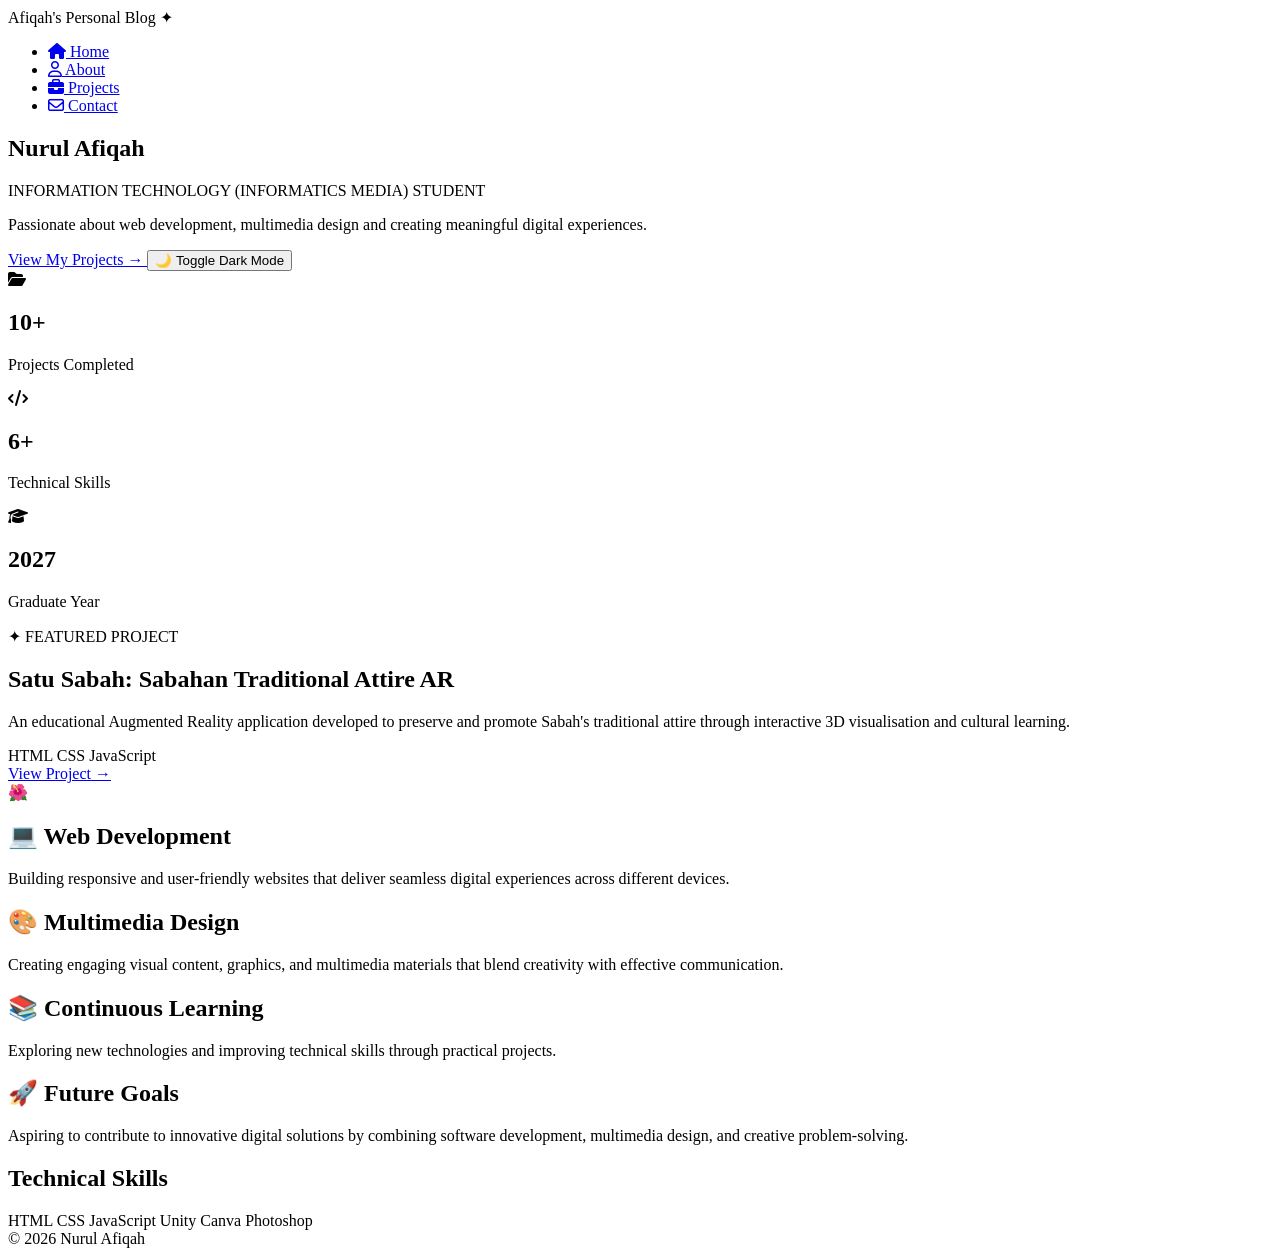
==== index.html @ 3fa1dcd2 "Initial portfolio website setup" ====
<!DOCTYPE html>
<html lang="en">

<head>
    <meta charset="UTF-8">
    <meta name="viewport" content="width=device-width, initial-scale=1.0">
    <title>Nurul Afiqah Portfolio</title>

    <link rel="stylesheet" href="css/style.css">

    <link rel="stylesheet"
    href="https://cdnjs.cloudflare.com/ajax/libs/font-awesome/6.5.1/css/all.min.css">
</head>

<body>

    <!-- NAVIGATION -->

    <nav>

        <div class="logo">
            Afiqah's Personal Blog ✦
        </div>

        <ul>

            <li>
                <a href="index.html">
                    <i class="fa-solid fa-house"></i>
                    Home
                </a>
            </li>

            <li>
                <a href="about.html">
                    <i class="fa-regular fa-user"></i>
                    About
                </a>
            </li>

            <li>
                <a href="blog.html">
                    <i class="fa-solid fa-briefcase"></i>
                    Projects
                </a>
            </li>

            <li>
                <a href="contact.html">
                    <i class="fa-regular fa-envelope"></i>
                    Contact
                </a>
            </li>

        </ul>

    </nav>
    

    <!-- HERO SECTION -->

    <section class="hero-home fade-section">

        <h1>
            Nurul Afiqah
        </h1>
         <p class="hero-label">
           INFORMATION TECHNOLOGY (INFORMATICS MEDIA) STUDENT
        </p>

        <p class="hero-text">
            Passionate about web development,
            multimedia design and creating
            meaningful digital experiences.
        </p>

        <a href="blog.html" class="hero-btn">
    View My Projects →
</a>

<button onclick="darkMode()" class="dark-btn">
    🌙 Toggle Dark Mode
</button>

        </section>

   

    <!-- STATS -->

    <section class="stats fade-section">

        <div class="stat-box fade">

            <i class="fa-solid fa-folder-open"></i>

            <h2>10+</h2>

            <p>
                Projects Completed
            </p>

        </div>

        <div class="stat-box fade">

            <i class="fa-solid fa-code"></i>

            <h2>6+</h2>

            <p>
                Technical Skills
            </p>

        </div>

        <div class="stat-box fade">

            <i class="fa-solid fa-graduation-cap"></i>

            <h2>2027</h2>

            <p>
                Graduate Year
            </p>

        </div>

    </section>

    <!-- FEATURED PROJECT -->

    <section class="feature fade-section">

        <div class="feature-card fade">

            <div class="feature-left fade">

                <p class="feature-label">
                    ✦ FEATURED PROJECT
                </p>

                <h2>
                    Satu Sabah:
                    Sabahan Traditional Attire AR
                </h2>

                <p>
                    An educational Augmented Reality application developed
                    to preserve and promote Sabah's traditional attire through
                    interactive 3D visualisation and cultural learning.
                </p>

                <div class="tech-stack fade">

                    <span>HTML</span>
                    <span>CSS</span>
                    <span>JavaScript</span>

                </div>

                <a href="blog.html" class="project-btn">
                    View Project →
                </a>

            </div>

            <div class="feature-right fade">

                <div class="circle fade">
                    🌺
                </div>

            </div>

        </div>

    </section>

    <!-- WHAT I DO -->

    <section class="grid fade-section fade">

        <div class="card fade">

            <h2>
                💻 Web Development
            </h2>

            <p>
                Building responsive and user-friendly websites that deliver
                 seamless digital experiences across different devices.
            </p>

        </div>

        <div class="card fade">

            <h2>
                🎨 Multimedia Design
            </h2>

            <p>
                Creating engaging visual content, graphics, and multimedia 
                materials that blend creativity with effective communication.
            </p>

        </div>

        <div class="card fade">

            <h2>
                📚 Continuous Learning
            </h2>

            <p>
                Exploring new technologies
                and improving technical skills
                through practical projects.
            </p>

        </div>

        <div class="card fade">

            <h2>
                🚀 Future Goals
            </h2>

            <p>
                Aspiring to contribute to innovative digital solutions by combining software development, multimedia design, and creative problem-solving.
            </p>

        </div>

    </section>

    <!-- TECHNICAL SKILLS -->

 <section class="skills-section fade-section">

    <h2>
        Technical Skills
    </h2>

    <div class="skills">

        <span>HTML</span>
        <span>CSS</span>
        <span>JavaScript</span>
        <span>Unity</span>
        <span>Canva</span>
        <span>Photoshop</span>

    </div>

</section>

    <!-- FOOTER -->

   <footer>

    © 2026 Nurul Afiqah

</footer>

<script src="js/script.js"></script>

</body>
</html>
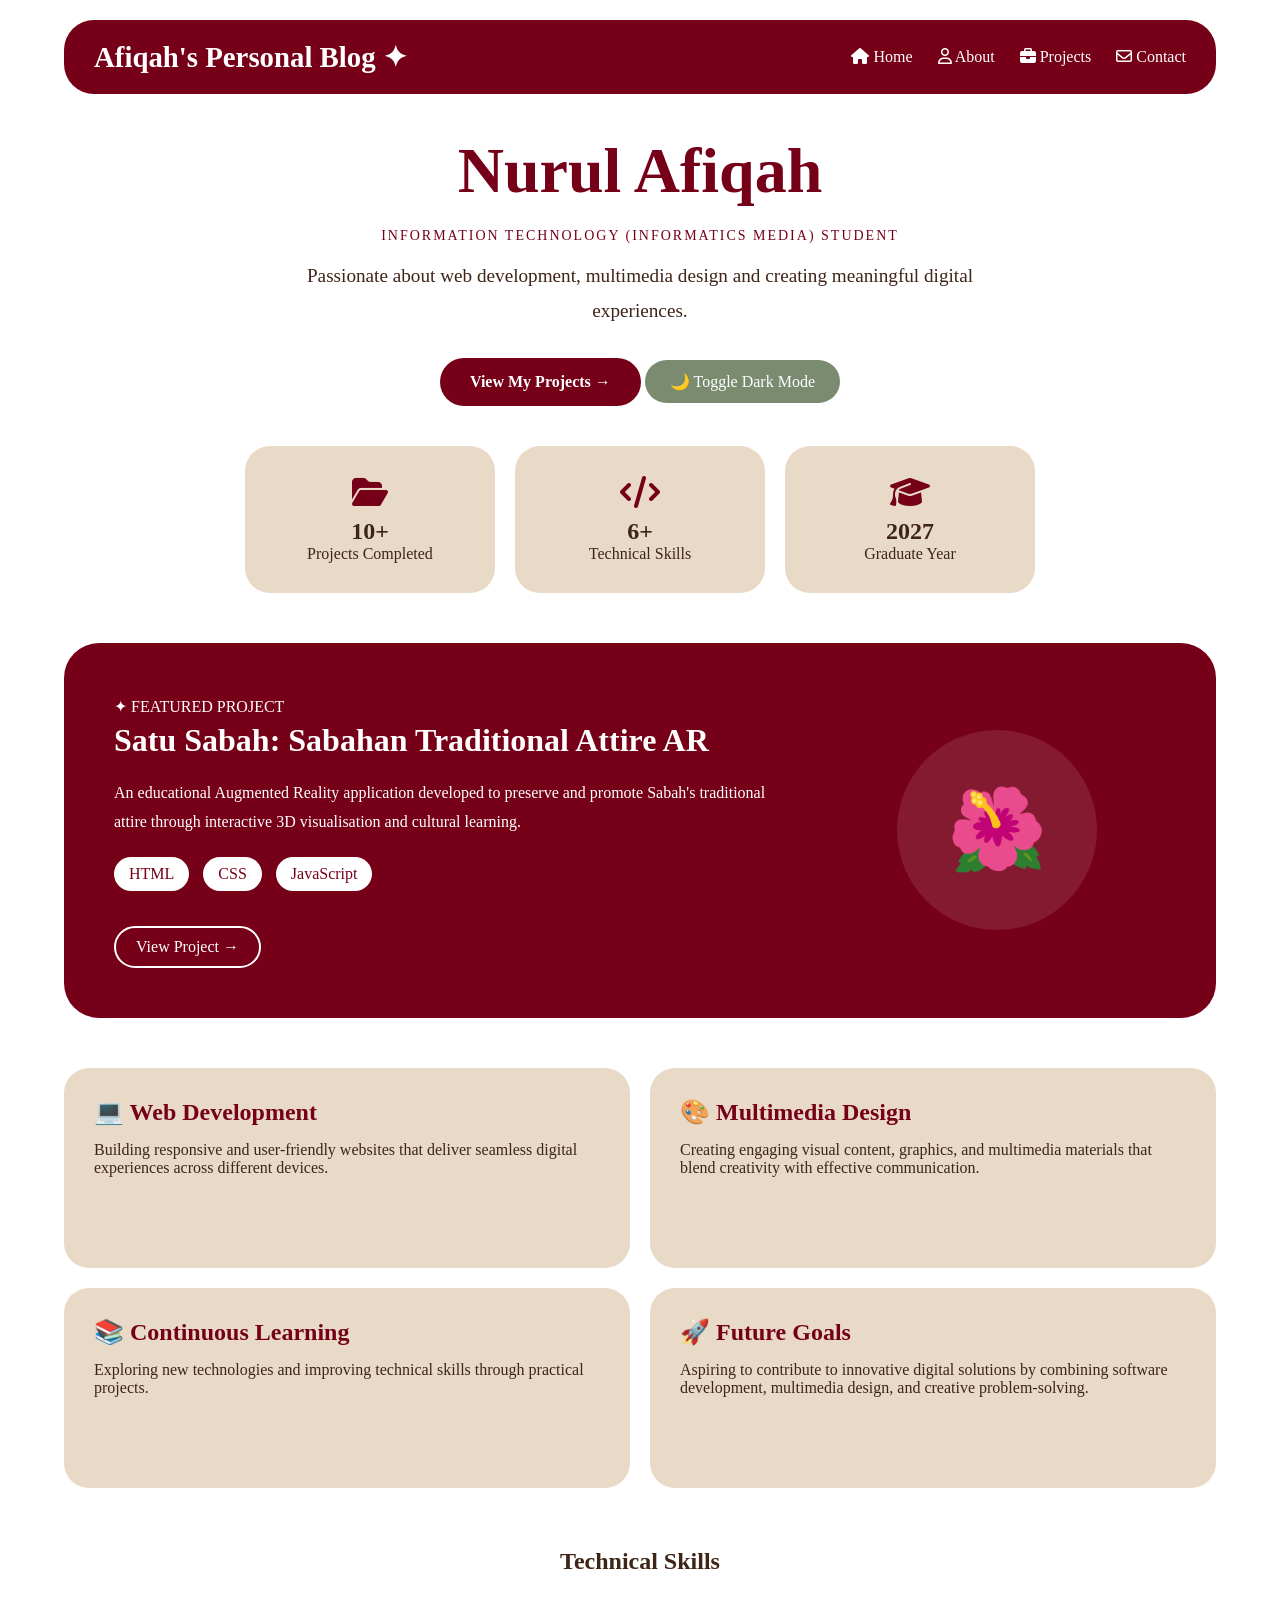
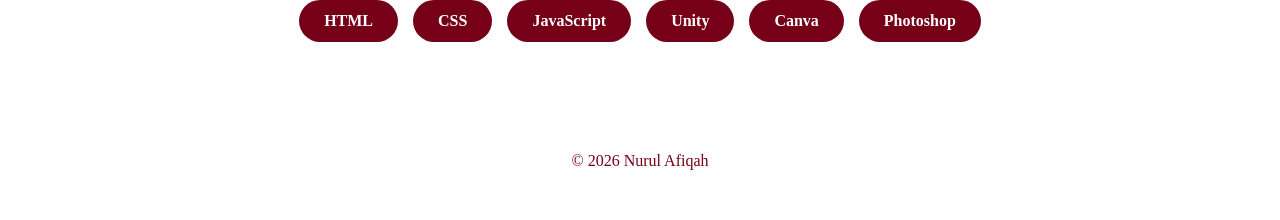
==== commit f8e54cea: "Fixed CSS and JavaScript file paths" ====
--- a/index.html
+++ b/index.html
@@ -6,7 +6,7 @@
     <meta name="viewport" content="width=device-width, initial-scale=1.0">
     <title>Nurul Afiqah Portfolio</title>
 
-    <link rel="stylesheet" href="css/style.css">
+    <link rel="stylesheet" href="style.css">
 
     <link rel="stylesheet"
     href="https://cdnjs.cloudflare.com/ajax/libs/font-awesome/6.5.1/css/all.min.css">
@@ -264,7 +264,7 @@
 
 </footer>
 
-<script src="js/script.js"></script>
+<script src="script.js"></script>
 
 </body>
-</html>+</html>
--- a/style.css
+++ b/style.css
@@ -0,0 +1,1037 @@
+*{
+    margin:0;
+    padding:0;
+    box-sizing:border-box;
+    font-family:Georgia, serif;
+}
+
+body{
+    background-image:url("../images/background.jpg");
+    background-size:cover;
+    background-position:center;
+    background-repeat:no-repeat;
+    background-attachment:fixed;
+    color:#3f2418;
+}
+
+html{
+    scroll-behavior:smooth;
+}
+
+body{
+    overflow-x:hidden;
+}
+/* ======================
+   NAVIGATION
+====================== */
+
+nav{
+    width:90%;
+    max-width:1200px;
+
+    margin:20px auto;
+
+    background:#760018;
+
+    border-radius:30px;
+
+    padding:20px 30px;
+
+    display:flex;
+    justify-content:space-between;
+    align-items:center;
+}
+
+.logo{
+    color:white;
+    font-size:1.8rem;
+    font-weight:bold;
+}
+
+nav ul{
+    display:flex;
+    gap:25px;
+    list-style:none;
+}
+
+nav a{
+    color:white;
+    text-decoration:none;
+}
+
+nav a:hover{
+    opacity:.8;
+}
+
+/* ======================
+   HOME HERO
+====================== */
+/* HERO SECTION */
+
+.hero-home{
+
+    width:90%;
+    max-width:1000px;
+
+    margin:40px auto;
+
+    text-align:center;
+}
+
+.hero-label{
+
+    letter-spacing:2px;
+
+    color:#760018;
+
+    font-size:14px;
+
+    margin-bottom:15px;
+}
+
+.hero-home h1{
+
+    font-size:4rem;
+
+    color:#760018;
+
+    margin-bottom:20px;
+}
+
+.hero-text{
+
+    max-width:700px;
+
+    margin:auto;
+
+    font-size:1.2rem;
+
+    line-height:1.8;
+}
+
+.hero-btn{
+
+    display:inline-block;
+
+    margin-top:30px;
+
+    background:#760018;
+
+    color:white;
+
+    text-decoration:none;
+
+    padding:15px 30px;
+
+    border-radius:30px;
+
+    font-weight:bold;
+}
+/* ======================
+   STATS
+====================== */
+
+.stats{
+    width:90%;
+    max-width:1200px;
+
+    margin:40px auto;
+
+    display:flex;
+    justify-content:center;
+
+    gap:20px;
+
+    flex-wrap:wrap;
+}
+
+.stat-box{
+    background:#e8dac6;
+
+    padding:30px;
+
+    border-radius:25px;
+
+    width:250px;
+
+    text-align:center;
+}
+
+.stat-box i{
+    font-size:2rem;
+
+    color:#760018;
+
+    margin-bottom:10px;
+}
+
+/* ======================
+   HOME GRID
+====================== */
+
+.grid{
+    width:90%;
+    max-width:1200px;
+
+    margin:40px auto;
+
+    display:grid;
+
+    grid-template-columns:1fr 1fr;
+
+    gap:20px;
+}
+
+.card{
+    background:#e8dac6;
+
+    padding:30px;
+
+    border-radius:25px;
+
+    min-height:200px;
+
+    transition:.3s;
+}
+
+.card:hover{
+    transform:translateY(-5px);
+}
+
+.card h2{
+    color:#760018;
+
+    margin-bottom:15px;
+}
+
+/* ======================
+   SKILLS
+====================== */
+
+.skills-section{
+
+    width:90%;
+    max-width:1200px;
+
+    margin:60px auto;
+
+    text-align:center;
+}
+
+.skills-section h2{
+
+    margin-bottom:25px;
+
+    color:#3f2418;
+}
+
+.skills{
+
+    display:flex;
+
+    justify-content:center;
+
+    flex-wrap:wrap;
+
+    gap:15px;
+}
+
+.skills span{
+
+    display:inline-block;
+
+    background:#760018;
+
+    color:white;
+
+    padding:12px 25px;
+
+    border-radius:30px;
+
+    font-weight:bold;
+}
+
+/* ======================
+   FEATURED PROJECT
+====================== */
+
+.feature{
+    width:90%;
+    max-width:1200px;
+
+    margin:50px auto;
+}
+
+.feature-card{
+    background:#760018;
+
+    color:white;
+
+    border-radius:35px;
+
+    padding:50px;
+
+    display:flex;
+
+    justify-content:space-between;
+
+    align-items:center;
+
+    gap:40px;
+}
+
+.feature-left{
+    flex:2;
+}
+
+.feature-left h2{
+    font-size:2rem;
+
+    margin-bottom:20px;
+}
+
+.feature-left p{
+    line-height:1.8;
+}
+
+.feature-right{
+    flex:1;
+
+    display:flex;
+
+    justify-content:center;
+
+    align-items:center;
+}
+
+.circle{
+    width:200px;
+    height:200px;
+
+    border-radius:50%;
+
+    background:rgba(255,255,255,.1);
+
+    display:flex;
+
+    justify-content:center;
+    align-items:center;
+
+    font-size:5rem;
+}
+
+.tech-stack{
+    margin-top:20px;
+    margin-bottom:20px;
+}
+
+.tech-stack span{
+    display:inline-block;
+
+    background:white;
+
+    color:#760018;
+
+    padding:8px 15px;
+
+    border-radius:25px;
+
+    margin-right:10px;
+}
+
+.project-btn{
+    display:inline-block;
+
+    margin-top:15px;
+
+    padding:10px 20px;
+
+    border:2px solid white;
+
+    border-radius:25px;
+
+    color:white;
+
+    text-decoration:none;
+}
+
+/* =========================
+   ABOUT PAGE
+========================= */
+
+.about-intro{
+
+    width:90%;
+    max-width:900px;
+
+    margin:40px auto;
+
+    display:flex;
+
+    justify-content:center;
+}
+
+.about-intro-card{
+
+    width:100%;
+
+    background:#e8dac6;
+
+    padding:40px;
+
+    border-radius:30px;
+
+    text-align:center;
+
+    box-shadow:
+    0 10px 20px rgba(0,0,0,.08);
+}
+
+.about-intro-card h2{
+
+    color:#760018;
+
+    font-size:2rem;
+
+    margin-bottom:20px;
+}
+
+.about-intro-card p{
+
+    max-width:700px;
+
+    margin:auto;
+
+    line-height:1.8;
+}
+
+.about-photo{
+
+    text-align:center;
+
+    margin-top:50px;
+
+    margin-bottom:30px;
+}
+
+.about-photo img{
+
+    width:250px;
+
+    height:250px;
+
+    object-fit:cover;
+
+    border-radius:50%;
+
+    border:10px solid #e8dac6;
+
+    box-shadow:
+    0 10px 25px rgba(0,0,0,.15);
+}
+
+.about-banner{
+
+    text-align:center;
+
+    width:90%;
+
+    max-width:800px;
+
+    margin:0 auto 50px auto;
+}
+
+.about-banner h1{
+
+    font-size:4rem;
+
+    color:#760018;
+
+    margin-bottom:15px;
+}
+
+.about-banner p{
+
+    line-height:1.8;
+}
+
+/* =========================
+   TIMELINE
+========================= */
+
+.timeline{
+
+    width:90%;
+    max-width:1200px;
+
+    margin:50px auto;
+
+    display:grid;
+
+    grid-template-columns:
+    repeat(4,1fr);
+
+    gap:20px;
+}
+
+.timeline-card{
+
+    background:#e8dac6;
+
+    padding:30px;
+
+    border-radius:25px;
+
+    text-align:center;
+}
+
+.timeline-card h2{
+
+    color:#760018;
+
+    margin-bottom:10px;
+}
+
+/* =========================
+   FOOTER
+========================= */
+
+footer{
+
+    text-align:center;
+
+    padding:50px;
+
+    color:#760018;
+}
+
+/* =========================
+   CONTACT PAGE
+========================= */
+
+.contact-header{
+
+    text-align:center;
+
+    width:90%;
+    max-width:800px;
+
+    margin:70px auto;
+}
+
+.contact-header h1{
+
+    font-size:4rem;
+
+    color:#760018;
+
+    margin-bottom:15px;
+}
+
+.contact-header p{
+
+    line-height:1.8;
+}
+
+.contact-container{
+
+    width:90%;
+    max-width:1200px;
+
+    margin:50px auto;
+
+    display:grid;
+
+    grid-template-columns:
+    repeat(3,1fr);
+
+    gap:25px;
+}
+
+.contact-card{
+
+    background:#e8dac6;
+
+    padding:40px;
+
+    border-radius:25px;
+
+    text-align:center;
+
+    transition:.3s;
+}
+
+.contact-card:hover{
+
+    transform:translateY(-5px);
+}
+
+.contact-card i{
+
+    font-size:2.5rem;
+
+    color:#760018;
+
+    margin-bottom:15px;
+}
+
+.contact-card h2{
+
+    color:#760018;
+
+    margin-bottom:10px;
+}
+
+.contact-form{
+
+    width:90%;
+    max-width:800px;
+
+    margin:60px auto;
+
+    background:#e8dac6;
+
+    padding:40px;
+
+    border-radius:30px;
+}
+
+.contact-form h2{
+
+    text-align:center;
+
+    color:#760018;
+
+    margin-bottom:25px;
+}
+
+.contact-form form{
+
+    display:flex;
+
+    flex-direction:column;
+
+    gap:20px;
+}
+
+.contact-form input,
+.contact-form textarea{
+
+    padding:15px;
+
+    border:none;
+
+    border-radius:15px;
+
+    background:white;
+
+    font-size:1rem;
+}
+
+.contact-form button{
+
+    background:#760018;
+
+    color:white;
+
+    border:none;
+
+    padding:15px;
+
+    border-radius:20px;
+
+    cursor:pointer;
+
+    font-weight:bold;
+}
+
+.contact-form button:hover{
+
+    opacity:.9;
+}
+
+@media(max-width:900px){
+
+.contact-container{
+
+    grid-template-columns:1fr;
+}
+
+.contact-header h1{
+
+    font-size:2.5rem;
+}
+
+}
+
+/* =========================
+   PROJECTS PAGE
+========================= */
+
+.projects-header{
+
+    width:90%;
+    max-width:800px;
+
+    margin:80px auto 50px;
+
+    text-align:center;
+}
+
+.projects-header h1{
+
+    font-size:4rem;
+
+    color:#760018;
+
+    margin-bottom:15px;
+}
+
+.projects-header p{
+
+    line-height:1.8;
+
+    font-size:1.1rem;
+}
+
+/* PROJECT GRID */
+
+.projects-grid{
+
+    width:90%;
+    max-width:1200px;
+
+    margin:50px auto;
+
+    display:grid;
+
+    grid-template-columns:repeat(3,1fr);
+
+    gap:25px;
+
+    align-items:stretch;
+}
+
+.project-card{
+
+    display:flex;
+
+    flex-direction:column;
+
+    justify-content:flex-start;
+
+    min-height:450px;
+}
+
+/* PROJECT CARD */
+
+.project-card{
+
+    background:#e8dac6;
+
+    padding:35px;
+
+    border-radius:30px;
+
+    border:2px solid rgba(122,139,111,.15);
+
+    box-shadow:
+    0 5px 15px rgba(0,0,0,.08);
+
+    transition:.3s;
+}
+
+.project-card:hover{
+
+    transform:translateY(-8px);
+
+    box-shadow:
+    0 15px 25px rgba(0,0,0,.12);
+}
+
+
+
+.project-card h2{
+
+    color:#760018;
+
+    margin-bottom:15px;
+}
+
+.project-card p{
+
+    line-height:1.8;
+
+    margin-bottom:20px;
+}
+
+/* PROJECT TAGS */
+
+.project-tags{
+
+    display:flex;
+
+    flex-wrap:wrap;
+
+    gap:10px;
+}
+
+.project-tags span{
+
+    background:#760018;
+
+    color:white;
+
+    padding:8px 15px;
+
+    border-radius:20px;
+
+    font-size:.9rem;
+
+    font-weight:bold;
+}
+
+/* MOBILE */
+
+@media(max-width:900px){
+
+.projects-grid{
+
+    grid-template-columns:1fr;
+}
+
+.projects-header h1{
+
+    font-size:2.5rem;
+}
+
+}
+/* =========================
+   MOBILE RESPONSIVE
+========================= */
+
+@media (max-width: 768px){
+
+    /* NAVBAR */
+
+    nav{
+        flex-direction:column;
+        gap:15px;
+        text-align:center;
+    }
+
+    nav ul{
+        flex-wrap:wrap;
+        justify-content:center;
+        gap:15px;
+    }
+
+    /* HERO */
+
+    .hero-home h1{
+        font-size:2.8rem;
+    }
+
+    .hero-text{
+        font-size:1rem;
+    }
+
+    /* STATS */
+
+    .stats{
+        flex-direction:column;
+        align-items:center;
+    }
+
+    .stat-box{
+        width:100%;
+        max-width:350px;
+    }
+
+    /* FEATURED PROJECT */
+
+    .feature-card{
+        flex-direction:column;
+        text-align:center;
+    }
+
+    .circle{
+        width:140px;
+        height:140px;
+        font-size:3rem;
+    }
+
+    /* ABOUT */
+
+    .about-banner h1{
+        font-size:2.5rem;
+    }
+
+    .about-photo img{
+        width:220px;
+        height:220px;
+    }
+
+    .timeline{
+        grid-template-columns:1fr;
+    }
+
+    /* CARDS */
+
+    .grid{
+        grid-template-columns:1fr;
+    }
+
+    /* PROJECTS */
+
+    .projects-header h1{
+        font-size:2.5rem;
+    }
+
+    .projects-grid{
+        grid-template-columns:1fr;
+    }
+
+    .project-card{
+        min-height:auto;
+    }
+
+    /* CONTACT */
+
+    .contact-header h1{
+        font-size:2.5rem;
+    }
+
+    .contact-container{
+        grid-template-columns:1fr;
+    }
+
+    .contact-form{
+        width:95%;
+    }
+
+}
+
+    /* =========================
+   DARK MODE BUTTON
+========================= */
+
+.dark-btn{
+
+    margin-top:20px;
+
+    background:#7a8b6f;
+
+    color:white;
+
+    border:none;
+
+    padding:12px 25px;
+
+    border-radius:25px;
+
+    cursor:pointer;
+
+    font-size:1rem;
+
+    transition:.3s;
+}
+
+.dark-btn:hover{
+
+    opacity:.9;
+}
+
+/* =========================
+   DARK MODE
+========================= */
+
+.dark-mode{
+
+    background:#1f1f1f;
+
+    color:white;
+}
+
+.dark-mode nav{
+
+    background:#111;
+}
+
+.dark-mode .card,
+.dark-mode .project-card,
+.dark-mode .timeline-card,
+.dark-mode .contact-card,
+.dark-mode .about-intro-card,
+.dark-mode .stat-box,
+.dark-mode .contact-form{
+
+    background:#2d2d2d;
+
+    color:white;
+}
+
+.dark-mode h1,
+.dark-mode h2{
+
+    color:#d8e3d2;
+}
+
+.dark-mode .skills span,
+.dark-mode .project-tags span,
+.dark-mode .hero-btn,
+.dark-mode .dark-btn{
+
+    background:#444;
+}
+
+.dark-mode footer{
+
+    color:#d8e3d2;
+}
+
+/* =========================
+   FADE IN ANIMATION
+========================= */
+
+.hidden{
+
+    opacity:0;
+
+    transform:translateY(20px);
+
+    transition:all 1s ease;
+}
+
+.show{
+
+    opacity:1;
+
+    transform:translateY(0);
+}
+
+/* =========================
+   SCROLL ANIMATION
+========================= */
+
+.hidden{
+
+    opacity:0;
+
+    transform:translateY(25px);
+
+    transition:
+    opacity 1s ease,
+    transform 0.8s ease;
+}
+
+.show{
+
+    opacity:1;
+
+    transform:translateY(0);
+} 
+
+}
+
+
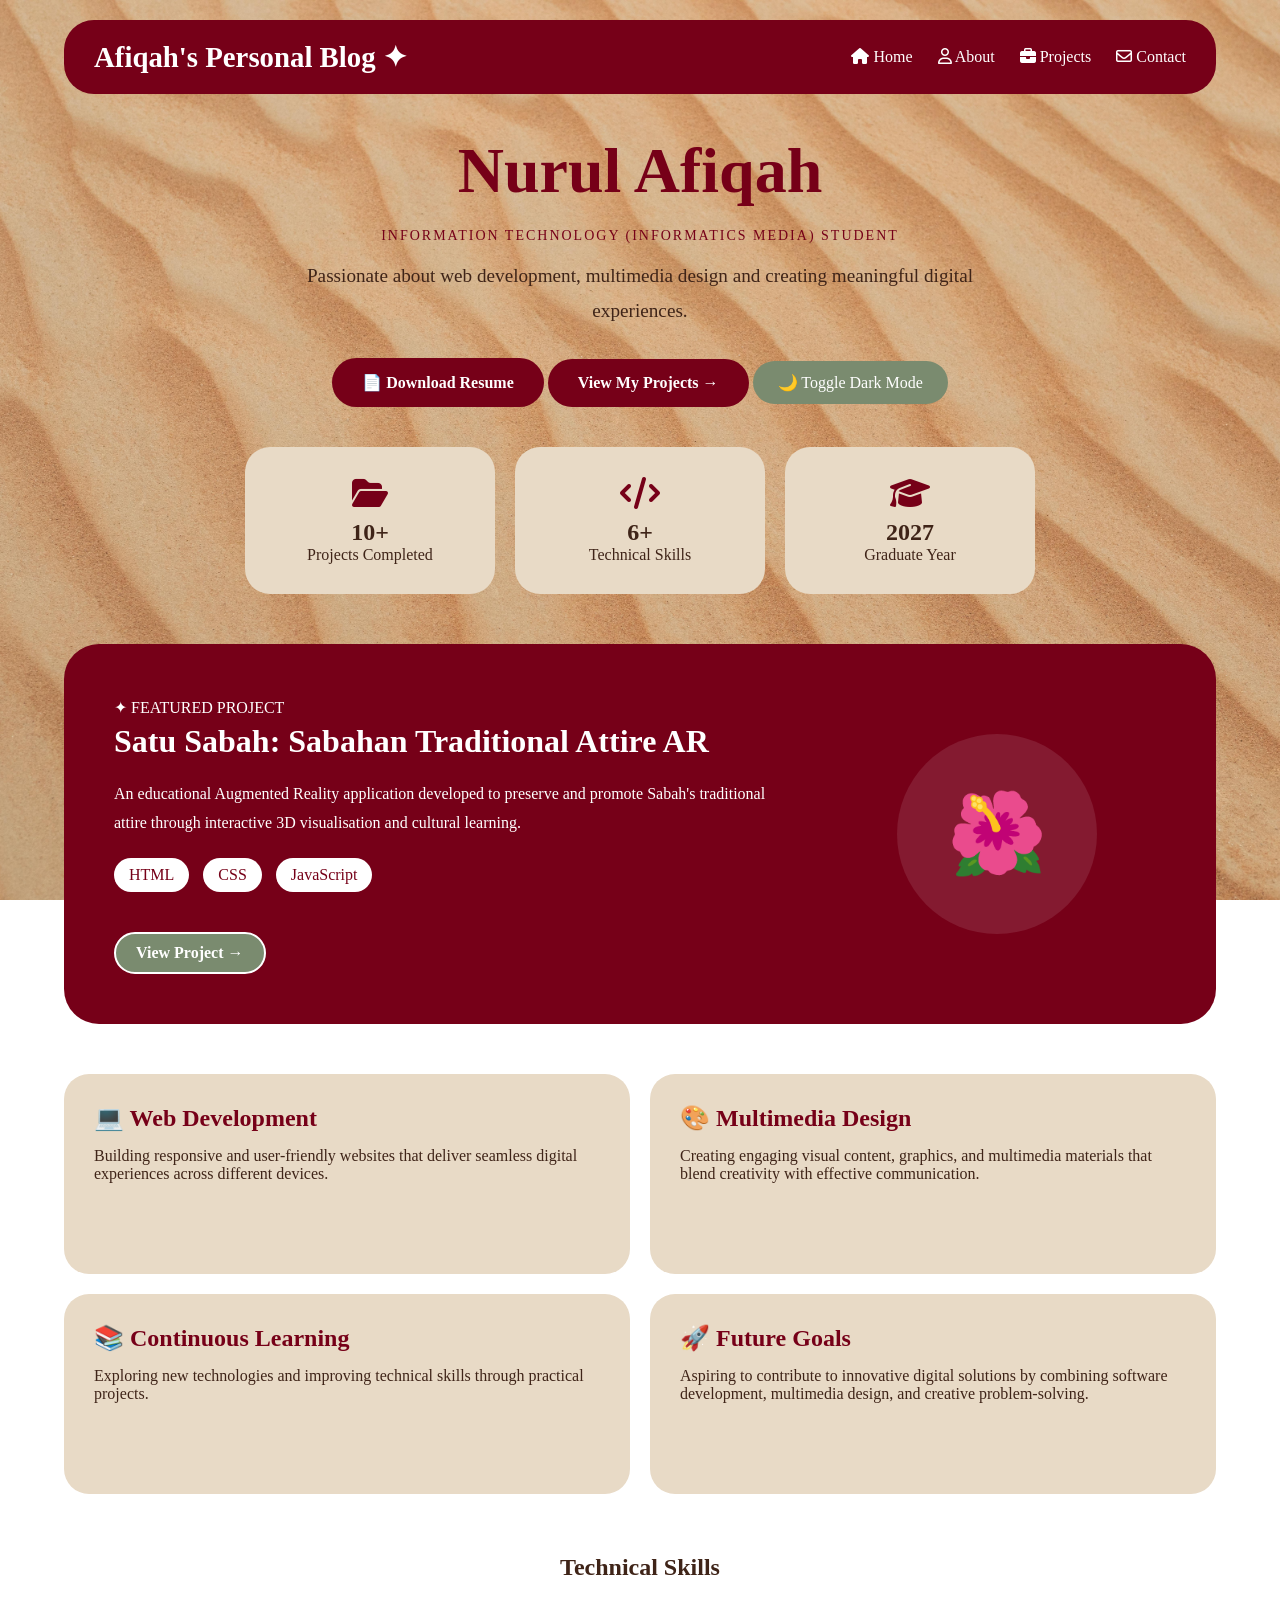
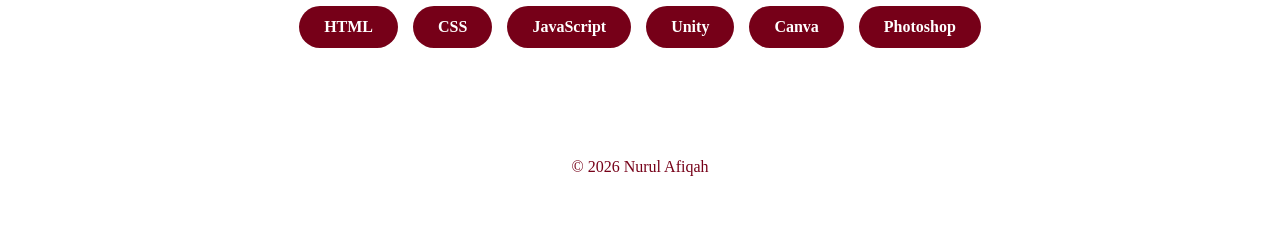
==== commit 9a982f49: "Added downloadable resume button to home page" ====
--- a/index.html
+++ b/index.html
@@ -74,6 +74,14 @@
             meaningful digital experiences.
         </p>
 
+        <a href="assets/NurulAfiqah_Resume.pdf"
+        download
+        class="hero-btn">
+
+📄 Download Resume
+
+</a>
+
         <a href="blog.html" class="hero-btn">
     View My Projects →
 </a>
--- a/style.css
+++ b/style.css
@@ -6,7 +6,7 @@
 }
 
 body{
-    background-image:url("../images/background.jpg");
+    background:url("background.jpg");
     background-size:cover;
     background-position:center;
     background-repeat:no-repeat;
@@ -698,20 +698,17 @@
 
 .projects-grid{
 
-    width:90%;
-    max-width:1200px;
+    width:95%;
+    max-width:1400px;
 
     margin:50px auto;
 
     display:grid;
 
-    grid-template-columns:repeat(3,1fr);
-
-    gap:25px;
-
-    align-items:stretch;
-}
-
+    grid-template-columns:repeat(auto-fit,minmax(450px,1fr));
+
+    gap:30px;
+}
 .project-card{
 
     display:flex;
@@ -721,11 +718,6 @@
     justify-content:flex-start;
 
     min-height:450px;
-}
-
-/* PROJECT CARD */
-
-.project-card{
 
     background:#e8dac6;
 
@@ -741,6 +733,32 @@
     transition:.3s;
 }
 
+/* PROJECT CARD */
+
+.project-card{
+
+    display:flex;
+
+    flex-direction:column;
+
+    justify-content:flex-start;
+
+    min-height:450px;
+
+    background:#e8dac6;
+
+    padding:35px;
+
+    border-radius:30px;
+
+    border:2px solid rgba(122,139,111,.15);
+
+    box-shadow:
+    0 5px 15px rgba(0,0,0,.08);
+
+    transition:.3s;
+}
+
 .project-card:hover{
 
     transform:translateY(-8px);
@@ -765,6 +783,18 @@
     margin-bottom:20px;
 }
 
+.project-img{
+
+    width:100%;
+
+    height:300px;
+
+    object-fit:cover;
+
+    border-radius:15px;
+
+    margin-bottom:20px;
+}
 /* PROJECT TAGS */
 
 .project-tags{
@@ -789,6 +819,39 @@
     font-size:.9rem;
 
     font-weight:bold;
+}
+
+.project-btn{
+
+    display:inline-block;
+
+    margin-top:20px;
+
+    padding:10px 20px;
+
+    background:#7a8b6f;
+
+    color:white;
+
+    text-decoration:none;
+
+    border-radius:25px;
+
+    font-weight:bold;
+
+    transition:.3s;
+}
+
+.project-btn:hover{
+
+    transform:translateY(-3px);
+
+    opacity:.9;
+}
+
+.project-content{
+
+    flex:1;
 }
 
 /* MOBILE */
@@ -989,27 +1052,6 @@
 
     color:#d8e3d2;
 }
-
-/* =========================
-   FADE IN ANIMATION
-========================= */
-
-.hidden{
-
-    opacity:0;
-
-    transform:translateY(20px);
-
-    transition:all 1s ease;
-}
-
-.show{
-
-    opacity:1;
-
-    transform:translateY(0);
-}
-
 /* =========================
    SCROLL ANIMATION
 ========================= */
@@ -1032,6 +1074,435 @@
     transform:translateY(0);
 } 
 
-}
-
-
+/* =========================
+   SALU SABAH PAGE
+========================= */
+
+.project-header{
+
+    width:90%;
+    max-width:900px;
+
+    margin:80px auto 50px;
+
+    text-align:center;
+}
+
+.project-header h1{
+
+    font-size:4rem;
+
+    color:#760018;
+
+    margin-bottom:15px;
+}
+
+.project-header p{
+
+    font-size:1.2rem;
+
+    line-height:1.8;
+}
+
+/* CONTAINER */
+
+.project-container{
+
+    width:90%;
+    max-width:1000px;
+
+    margin:0 auto 80px;
+}
+
+/* SECTIONS */
+
+.project-section{
+
+    background:#e8dac6;
+
+    padding:35px;
+
+    margin-bottom:30px;
+
+    border-radius:25px;
+
+    border:2px solid rgba(122,139,111,.15);
+
+    box-shadow:
+    0 5px 15px rgba(0,0,0,.08);
+}
+
+.project-section h2{
+
+    color:#760018;
+
+    margin-bottom:20px;
+}
+
+.project-section p{
+
+    line-height:1.9;
+}
+
+.project-section ul{
+
+    padding-left:25px;
+
+    line-height:2;
+}
+
+/* =========================
+   GALLERY
+========================= */
+
+.story-gallery{
+
+    display:grid;
+
+    grid-template-columns:
+    repeat(auto-fit,minmax(350px,1fr));
+
+    gap:25px;
+
+    margin-top:20px;
+}
+
+.story-gallery img{
+
+    width:100%;
+
+    border-radius:15px;
+
+    box-shadow:
+    0 5px 15px rgba(0,0,0,.08);
+}
+
+.ar-gallery{
+
+    display:flex;
+
+    justify-content:center;
+
+    flex-wrap:wrap;
+
+    gap:25px;
+
+    margin-top:20px;
+}
+
+.ar-gallery img{
+
+    width:250px;
+
+    height:auto;
+
+    border-radius:20px;
+
+    box-shadow:
+    0 5px 15px rgba(0,0,0,.08);
+}
+
+/* =========================
+   3D MODEL GALLERY
+========================= */
+
+.model-gallery{
+
+    display:grid;
+
+    grid-template-columns:
+    repeat(auto-fit,minmax(300px,1fr));
+
+    gap:25px;
+
+    margin-top:20px;
+}
+
+.model-gallery img{
+
+    width:100%;
+
+    border-radius:15px;
+
+    box-shadow:
+    0 5px 15px rgba(0,0,0,.08);
+}
+
+/* PROJECT TAGS */
+
+.project-section .project-tags{
+
+    display:flex;
+
+    flex-wrap:wrap;
+
+    gap:12px;
+}
+
+.project-section .project-tags span{
+
+    background:#7a8b6f;
+
+    color:white;
+
+    padding:10px 18px;
+
+    border-radius:25px;
+
+    font-weight:bold;
+}
+
+/* BACK BUTTON */
+
+.back-btn{
+
+    display:inline-block;
+
+    margin-top:20px;
+
+    background:#7a8b6f;
+
+    color:white;
+
+    padding:12px 25px;
+
+    border-radius:25px;
+
+    text-decoration:none;
+
+    transition:.3s;
+}
+
+.back-btn:hover{
+
+    transform:translateY(-3px);
+}
+
+/* =========================
+   ANIMATION PAGE
+========================= */
+
+.animation-gallery{
+
+    display:grid;
+
+    grid-template-columns:repeat(auto-fit,minmax(300px,1fr));
+
+    gap:25px;
+
+    margin-top:20px;
+}
+
+.animation-card{
+
+    background:#e8dac6;
+
+    padding:20px;
+
+    border-radius:20px;
+
+    text-align:center;
+
+    box-shadow:0 5px 15px rgba(0,0,0,.08);
+}
+
+.animation-card img{
+
+    width:100%;
+
+    height:250px;
+
+    object-fit:cover;
+
+    border-radius:15px;
+
+    margin-bottom:15px;
+}
+
+.single-animation{
+
+    max-width:700px;
+
+    margin:auto;
+}
+
+/* MOBILE */
+
+@media (max-width:768px){
+
+    nav{
+
+        flex-direction:column;
+
+        gap:15px;
+
+        text-align:center;
+    }
+
+    nav ul{
+
+        flex-wrap:wrap;
+
+        justify-content:center;
+
+        gap:15px;
+    }
+
+    .logo{
+
+        font-size:1.4rem;
+    }
+
+    .project-header h1{
+
+        font-size:2.2rem;
+    }
+
+    .project-section{
+
+        padding:20px;
+    }
+
+    .story-gallery,
+    .model-gallery,
+    .animation-gallery{
+
+        grid-template-columns:1fr;
+    }
+
+    .ar-gallery{
+
+        flex-direction:column;
+
+        align-items:center;
+    }
+
+    .ar-gallery img{
+
+        width:90%;
+
+        max-width:300px;
+    }
+
+}
+/* =========================
+   GRAPHIC DESIGN PAGE
+========================= */
+
+.design-gallery{
+
+    display:flex;
+
+    justify-content:center;
+
+    align-items:flex-start;
+
+    gap:20px;
+
+    flex-wrap:wrap;
+
+    margin-top:20px;
+}
+
+.design-gallery img{
+
+    width:300px;
+
+    height:auto;
+
+    border-radius:15px;
+
+    background:white;
+
+    padding:10px;
+
+    box-shadow:
+    0 5px 15px rgba(0,0,0,.08);
+
+    transition:.3s;
+}
+
+.design-gallery img:hover{
+
+    transform:scale(1.03);
+}
+
+}
+
+/* =========================
+   LOGO GALLERY
+========================= */
+
+.logo-gallery{
+
+    display:flex;
+
+    justify-content:center;
+
+    flex-wrap:wrap;
+
+    gap:25px;
+
+    margin-top:20px;
+}
+
+.logo-gallery img{
+
+    width:250px;
+
+    height:250px;
+
+    object-fit:contain;
+
+    background:white;
+
+    padding:15px;
+
+    border-radius:20px;
+
+    box-shadow:
+    0 5px 15px rgba(0,0,0,.08);
+
+    transition:.3s;
+}
+
+.logo-gallery img:hover{
+
+    transform:scale(1.05);
+}
+
+/* MOBILE */
+
+@media(max-width:768px){
+
+    .logo-gallery{
+
+        justify-content:center;
+    }
+
+    .logo-gallery img{
+
+        width:150px;
+
+        height:150px;
+    }
+
+}
+
+/* MOBILE */
+
+@media(max-width:768px){
+
+    .design-gallery{
+
+        flex-direction:column;
+
+        align-items:center;
+    }
+
+    .design-gallery img{
+
+        width:180px;
+    }
+
+}
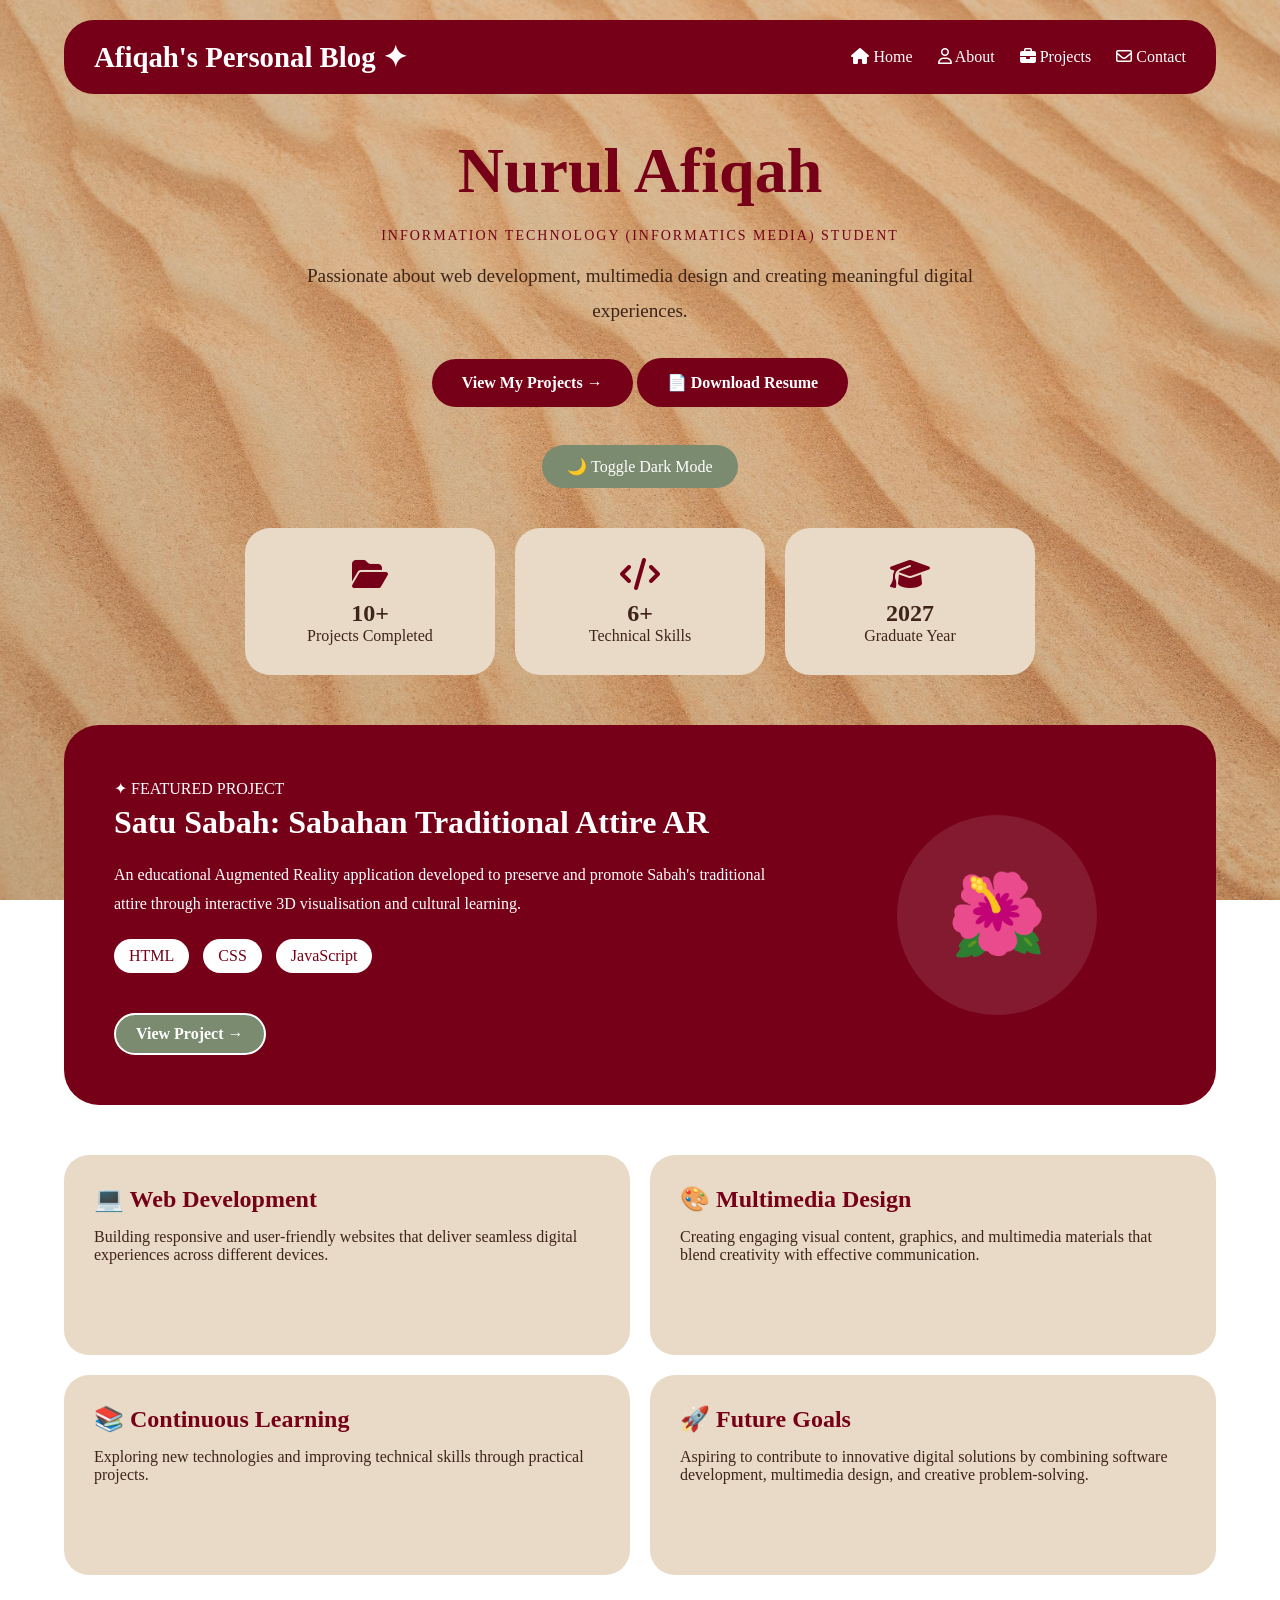
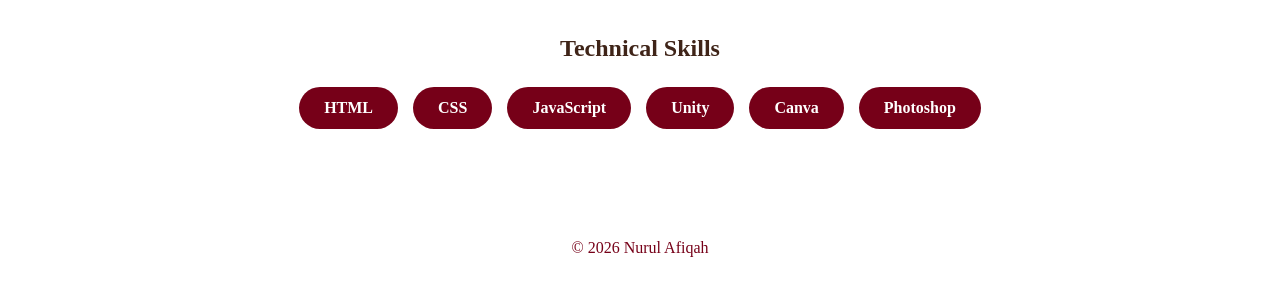
==== commit 89b72a80: "Update index.html" ====
--- a/index.html
+++ b/index.html
@@ -74,22 +74,23 @@
             meaningful digital experiences.
         </p>
 
-        <a href="assets/NurulAfiqah_Resume.pdf"
-        download
-        class="hero-btn">
-
-📄 Download Resume
-
 </a>
 
-        <a href="blog.html" class="hero-btn">
+      <a href="blog.html" class="hero-btn">
     View My Projects →
 </a>
+
+<a href="NurulAfiqah_Resume.pdf"
+download
+class="hero-btn">
+    📄 Download Resume
+</a>
+
+<br><br>
 
 <button onclick="darkMode()" class="dark-btn">
     🌙 Toggle Dark Mode
 </button>
-
         </section>
 
    
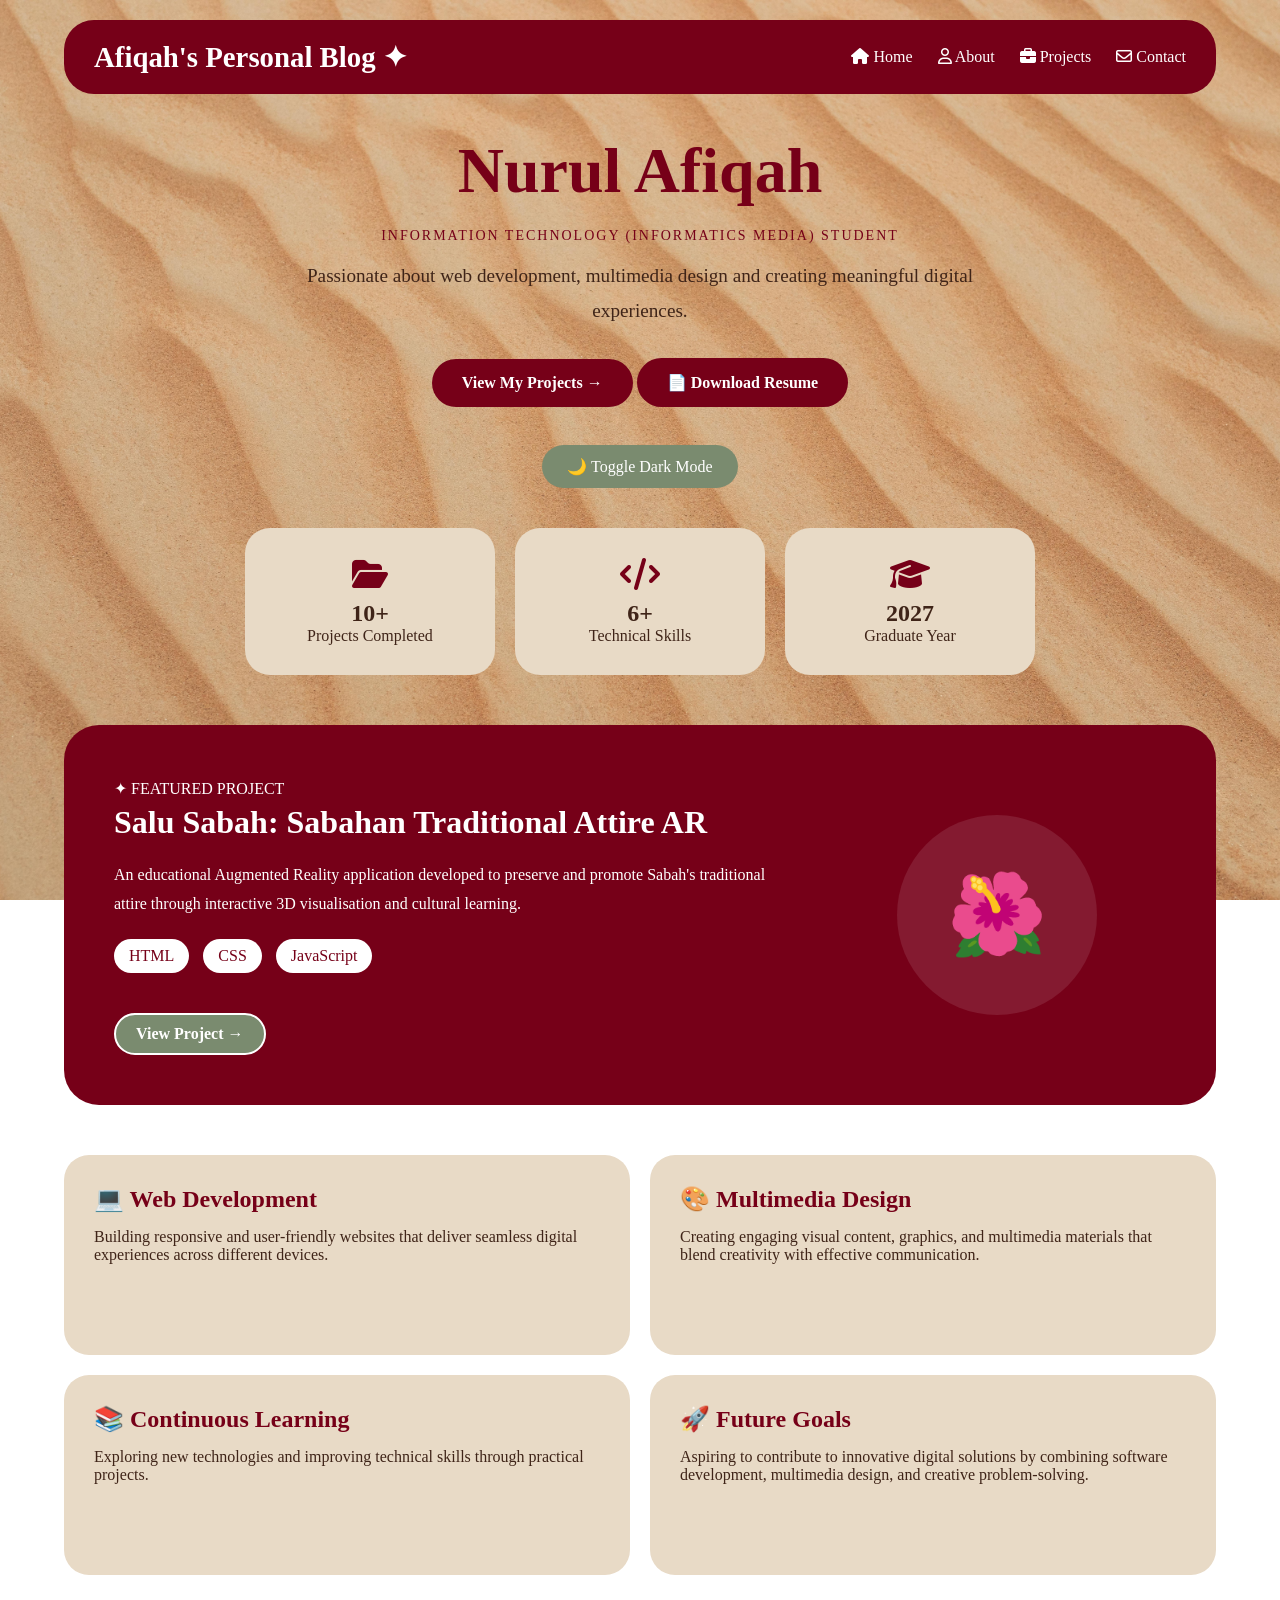
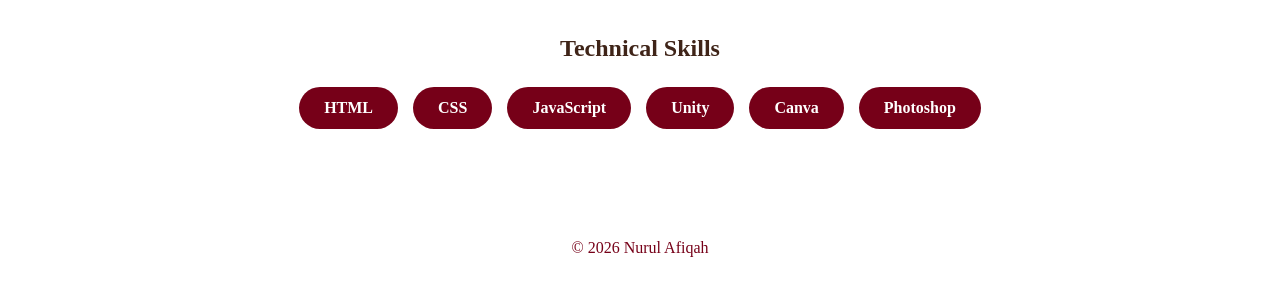
==== commit 946b9259: "Update index.html" ====
--- a/index.html
+++ b/index.html
@@ -80,7 +80,7 @@
     View My Projects →
 </a>
 
-<a href="NurulAfiqah_Resume.pdf"
+<a href="NurulAfiqahResume.pdf"
 download
 class="hero-btn">
     📄 Download Resume
@@ -150,7 +150,7 @@
                 </p>
 
                 <h2>
-                    Satu Sabah:
+                    Salu Sabah:
                     Sabahan Traditional Attire AR
                 </h2>
 
